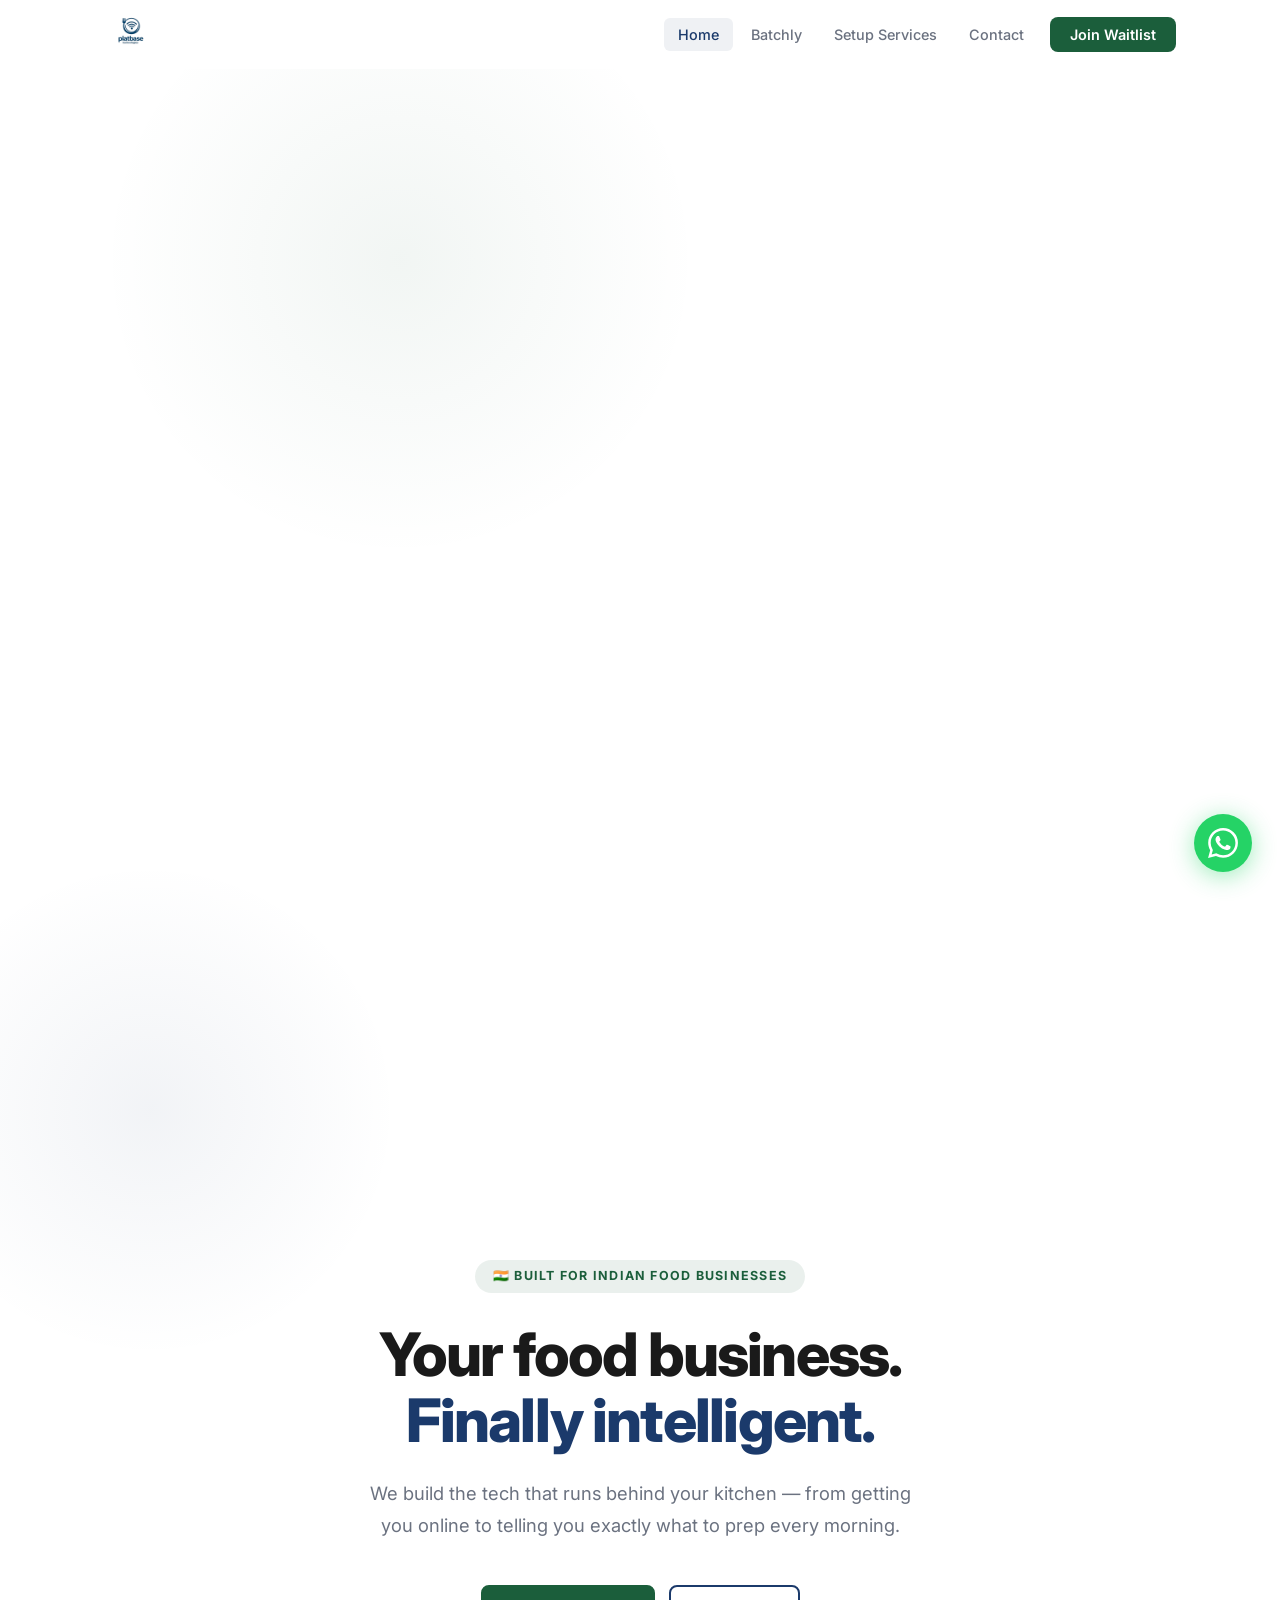
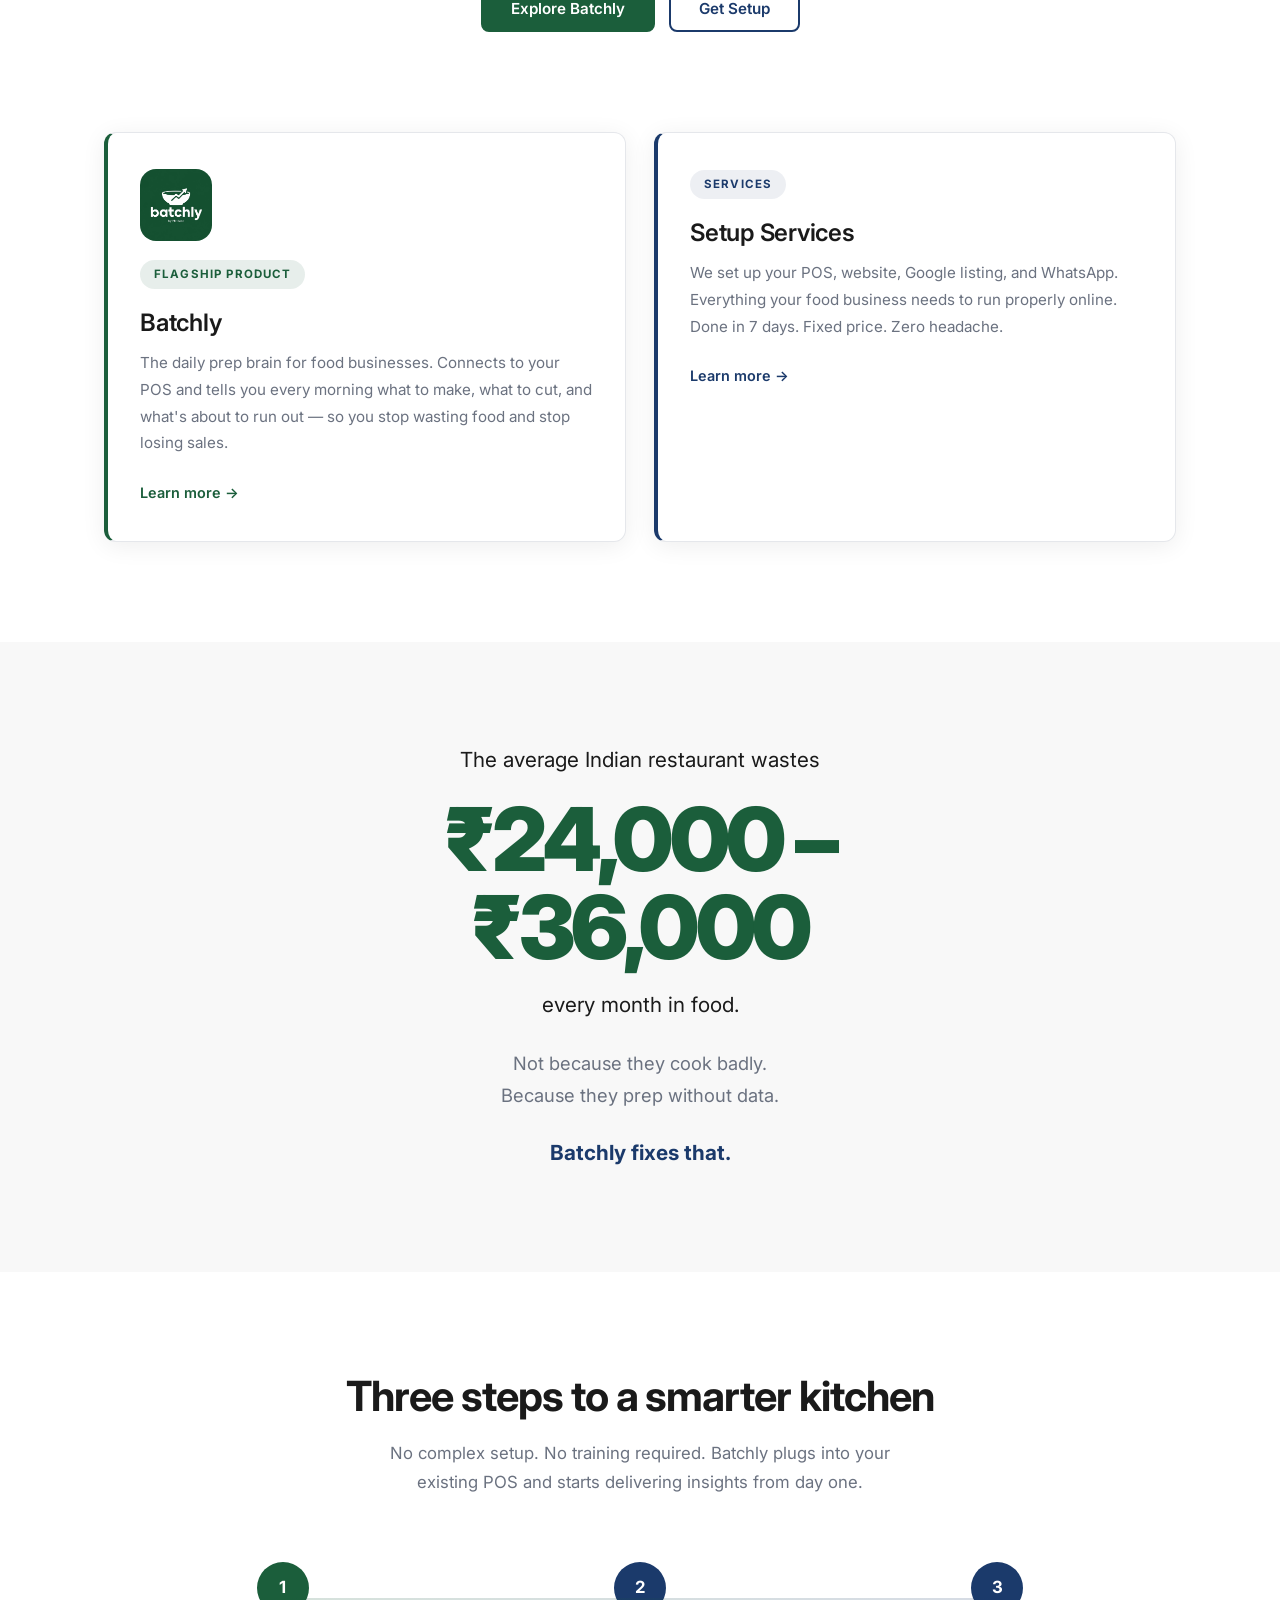
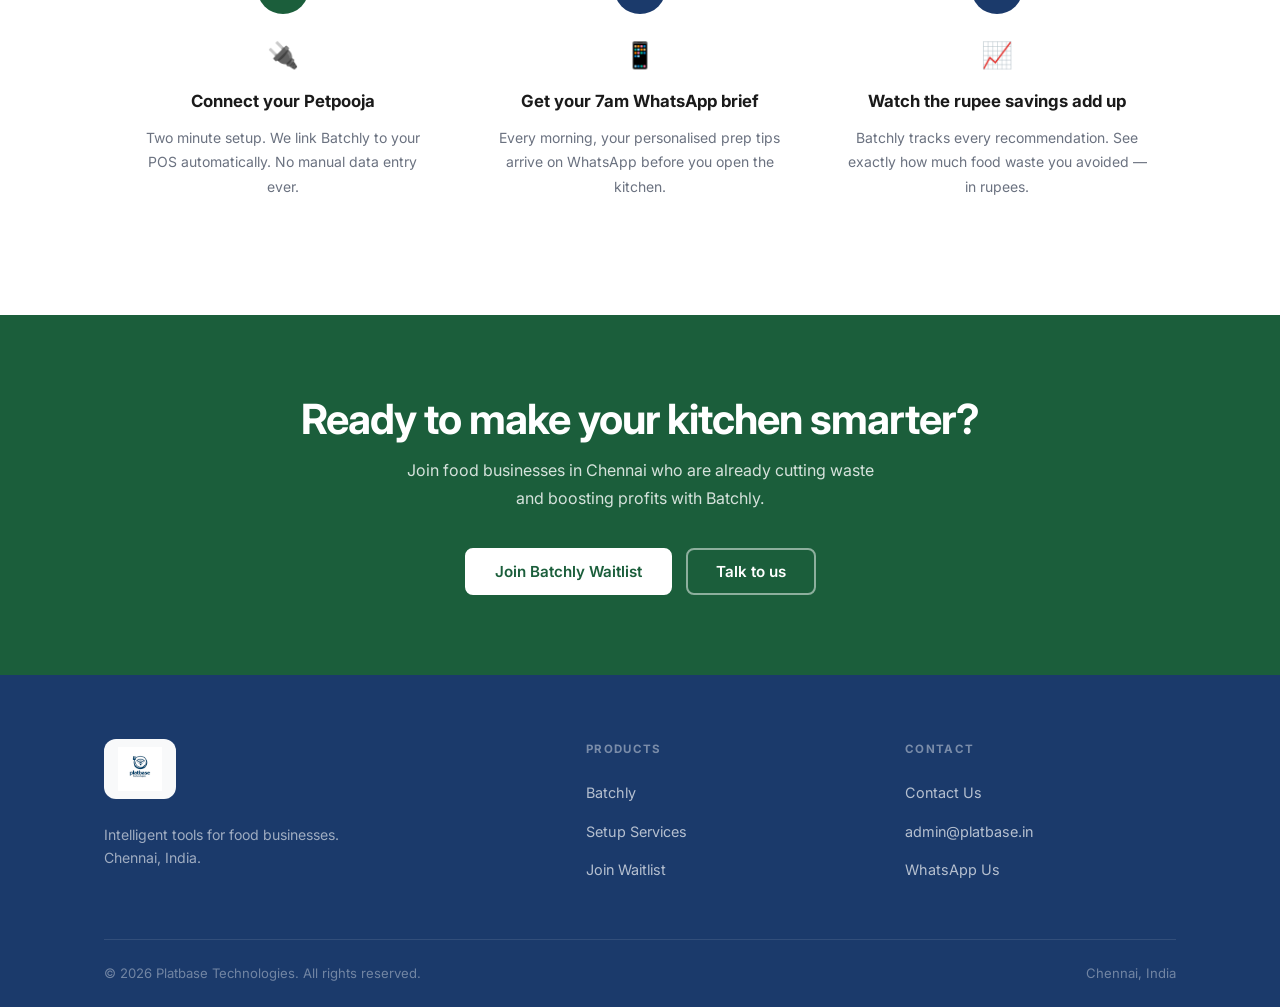
==== index.html @ 6daafc84 "Initial commit: Platbase Technologies website with logos and Vercel config" ====
<!DOCTYPE html>
<html lang="en">
<head>
  <meta charset="UTF-8" />
  <meta name="viewport" content="width=device-width, initial-scale=1.0" />
  <title>Platbase Technologies — Intelligent Tools for Food Businesses</title>
  <meta name="description" content="Platbase Technologies builds intelligent tools for food businesses in India. Batchly gives you daily prep tips from your POS data. Setup Services gets you online in 7 days." />
  <meta name="keywords" content="food tech, restaurant technology, POS, daily prep, Batchly, Chennai, India" />
  <meta property="og:title" content="Platbase Technologies" />
  <meta property="og:description" content="Your food business. Finally intelligent." />
  <meta property="og:type" content="website" />
  <meta name="theme-color" content="#1B3A6B" />
  <link rel="icon" type="image/png" href="assets/platbase-logo.png" />
  <link rel="preconnect" href="https://fonts.googleapis.com" />
  <link rel="preconnect" href="https://fonts.gstatic.com" crossorigin />
  <link href="https://fonts.googleapis.com/css2?family=Inter:wght@400;500;600;700;800;900&display=swap" rel="stylesheet" />
  <link rel="stylesheet" href="styles.css" />
</head>
<body>

<!-- ── Navbar ─────────────────────────────────────────────────── -->
<nav class="navbar">
  <div class="container">
    <div class="navbar-inner">
      <a href="index.html" class="navbar-logo"><img src="assets/platbase-logo.png" alt="Platbase Technologies" class="navbar-logo-img" /></a>
      <ul class="navbar-links">
        <li><a href="index.html">Home</a></li>
        <li><a href="batchly.html">Batchly</a></li>
        <li><a href="setup.html">Setup Services</a></li>
        <li><a href="contact.html">Contact</a></li>
        <li><a href="batchly.html#waitlist" class="navbar-cta">Join Waitlist</a></li>
      </ul>
      <button class="hamburger" aria-label="Open menu">
        <span></span><span></span><span></span>
      </button>
    </div>
  </div>
</nav>

<div class="mobile-menu">
  <ul>
    <li><a href="index.html">Home</a></li>
    <li><a href="batchly.html">Batchly</a></li>
    <li><a href="setup.html">Setup Services</a></li>
    <li><a href="contact.html">Contact</a></li>
  </ul>
  <a href="batchly.html#waitlist" class="mobile-cta">Join Waitlist — Free Early Access</a>
</div>


<!-- ── HERO ───────────────────────────────────────────────────── -->
<section class="hero">
  <div class="hero-dot-pattern"></div>
  <div class="hero-glow-1"></div>
  <div class="hero-glow-2"></div>

  <span class="hero-eyebrow">🇮🇳 Built for Indian food businesses</span>

  <h1>
    Your food business.<br />
    <span class="line2">Finally intelligent.</span>
  </h1>

  <p class="hero-sub">
    We build the tech that runs behind your kitchen — from getting you online
    to telling you exactly what to prep every morning.
  </p>

  <div class="hero-buttons">
    <a href="batchly.html" class="btn btn-primary">Explore Batchly</a>
    <a href="setup.html"   class="btn btn-secondary">Get Setup</a>
  </div>
</section>


<!-- ── TWO PRODUCT CARDS ──────────────────────────────────────── -->
<section style="padding: 0 0 100px;">
  <div class="container">
    <div class="grid-2">

      <div class="card card-green-accent reveal">
        <img src="assets/batchly-logo.png" alt="Batchly" class="product-card-logo" />
        <div class="tag tag-green">Flagship Product</div>
        <h3>Batchly</h3>
        <p>
          The daily prep brain for food businesses. Connects to your POS and
          tells you every morning what to make, what to cut, and what's about
          to run out — so you stop wasting food and stop losing sales.
        </p>
        <a href="batchly.html" class="card-link">Learn more →</a>
      </div>

      <div class="card card-navy-accent reveal reveal-delay-1">
        <div class="tag">Services</div>
        <h3>Setup Services</h3>
        <p>
          We set up your POS, website, Google listing, and WhatsApp. Everything
          your food business needs to run properly online. Done in 7 days.
          Fixed price. Zero headache.
        </p>
        <a href="setup.html" class="card-link">Learn more →</a>
      </div>

    </div>
  </div>
</section>


<!-- ── STAT SECTION ───────────────────────────────────────────── -->
<section class="stat-section">
  <div class="container">
    <div class="stat-body reveal">
      <p class="stat-pre">The average Indian restaurant wastes</p>
      <span class="stat-number">₹24,000 – ₹36,000</span>
      <p class="stat-pre">every month in food.</p>
      <p class="stat-post">
        Not because they cook badly.<br />
        Because they prep without data.
      </p>
      <p class="stat-coda">Batchly fixes that.</p>
    </div>
  </div>
</section>


<!-- ── HOW IT WORKS ───────────────────────────────────────────── -->
<section>
  <div class="container">
    <div class="section-header reveal">
      <h2>Three steps to a smarter kitchen</h2>
      <p>No complex setup. No training required. Batchly plugs into your existing POS and starts delivering insights from day one.</p>
    </div>

    <div class="steps-container">

      <div class="step reveal">
        <div class="step-num">1</div>
        <div class="step-icon">🔌</div>
        <h4>Connect your Petpooja</h4>
        <p>Two minute setup. We link Batchly to your POS automatically. No manual data entry ever.</p>
      </div>

      <div class="step reveal reveal-delay-1">
        <div class="step-num">2</div>
        <div class="step-icon">📱</div>
        <h4>Get your 7am WhatsApp brief</h4>
        <p>Every morning, your personalised prep tips arrive on WhatsApp before you open the kitchen.</p>
      </div>

      <div class="step reveal reveal-delay-2">
        <div class="step-num">3</div>
        <div class="step-icon">📈</div>
        <h4>Watch the rupee savings add up</h4>
        <p>Batchly tracks every recommendation. See exactly how much food waste you avoided — in rupees.</p>
      </div>

    </div>
  </div>
</section>


<!-- ── CTA BANNER ─────────────────────────────────────────────── -->
<section class="section-green" style="padding: 80px 0;">
  <div class="container text-center reveal">
    <h2 style="color:white; margin-bottom: 12px;">Ready to make your kitchen smarter?</h2>
    <p style="max-width:480px; margin: 0 auto 36px;">
      Join food businesses in Chennai who are already cutting waste and boosting profits with Batchly.
    </p>
    <div class="hero-buttons">
      <a href="batchly.html#waitlist" class="btn btn-white">Join Batchly Waitlist</a>
      <a href="contact.html"          class="btn btn-outline-white">Talk to us</a>
    </div>
  </div>
</section>


<!-- ── FOOTER ─────────────────────────────────────────────────── -->
<footer class="footer">
  <div class="container">
    <div class="footer-grid">

      <div class="footer-brand">
        <div class="footer-logo-wrap"><img src="assets/platbase-logo.png" alt="Platbase Technologies" class="footer-logo-img" /></div>
        <p class="footer-brand-tagline">
          Intelligent tools for food businesses.<br />
          Chennai, India.
        </p>
      </div>

      <div class="footer-col">
        <p class="footer-col-title">Products</p>
        <ul>
          <li><a href="batchly.html">Batchly</a></li>
          <li><a href="setup.html">Setup Services</a></li>
          <li><a href="batchly.html#waitlist">Join Waitlist</a></li>
        </ul>
      </div>

      <div class="footer-col">
        <p class="footer-col-title">Contact</p>
        <ul>
          <li><a href="contact.html">Contact Us</a></li>
          <li><a href="mailto:admin@platbase.in">admin@platbase.in</a></li>
          <li><a href="https://wa.me/919500000000" target="_blank" rel="noopener">WhatsApp Us</a></li>
        </ul>
      </div>

    </div>

    <div class="footer-bottom">
      <p>© 2026 Platbase Technologies. All rights reserved.</p>
      <p>Chennai, India</p>
    </div>
  </div>
</footer>


<!-- ── WhatsApp Float ──────────────────────────────────────────── -->
<a href="https://wa.me/919500000000" class="wa-float" target="_blank" rel="noopener" aria-label="Chat on WhatsApp">
  <svg xmlns="http://www.w3.org/2000/svg" viewBox="0 0 24 24">
    <path d="M17.472 14.382c-.297-.149-1.758-.867-2.03-.967-.273-.099-.471-.148-.67.15-.197.297-.767.966-.94 1.164-.173.199-.347.223-.644.075-.297-.15-1.255-.463-2.39-1.475-.883-.788-1.48-1.761-1.653-2.059-.173-.297-.018-.458.13-.606.134-.133.298-.347.446-.52.149-.174.198-.298.298-.497.099-.198.05-.371-.025-.52-.075-.149-.669-1.612-.916-2.207-.242-.579-.487-.5-.669-.51-.173-.008-.371-.01-.57-.01-.198 0-.52.074-.792.372-.272.297-1.04 1.016-1.04 2.479 0 1.462 1.065 2.875 1.213 3.074.149.198 2.096 3.2 5.077 4.487.709.306 1.262.489 1.694.625.712.227 1.36.195 1.871.118.571-.085 1.758-.719 2.006-1.413.248-.694.248-1.289.173-1.413-.074-.124-.272-.198-.57-.347m-5.421 7.403h-.004a9.87 9.87 0 01-5.031-1.378l-.361-.214-3.741.982.998-3.648-.235-.374a9.86 9.86 0 01-1.51-5.26c.001-5.45 4.436-9.884 9.888-9.884 2.64 0 5.122 1.03 6.988 2.898a9.825 9.825 0 012.893 6.994c-.003 5.45-4.437 9.884-9.885 9.884m8.413-18.297A11.815 11.815 0 0012.05 0C5.495 0 .16 5.335.157 11.892c0 2.096.547 4.142 1.588 5.945L.057 24l6.305-1.654a11.882 11.882 0 005.683 1.448h.005c6.554 0 11.89-5.335 11.893-11.893a11.821 11.821 0 00-3.48-8.413z"/>
  </svg>
</a>

<script src="script.js"></script>
</body>
</html>
---- styles.css ----
/* =============================================================
   PLATBASE TECHNOLOGIES — MASTER STYLESHEET
   Design: Navy #1B3A6B / Forest Green #1B5E3B / White
   Inspired by Linear · Stripe · Razorpay
   ============================================================= */

/* ── Design Tokens ───────────────────────────────────────────── */
:root {
  --navy:         #1B3A6B;
  --navy-dark:    #142d54;
  --navy-light:   #2a5298;
  --green:        #1B5E3B;
  --green-dark:   #144d2f;
  --green-mid:    #236b43;
  --white:        #FFFFFF;
  --text:         #1A1A1A;
  --text-muted:   #6B7280;
  --text-light:   #9CA3AF;
  --gray-bg:      #F8F8F8;
  --gray-border:  #E5E7EB;
  --radius:       12px;
  --radius-sm:    8px;
  --radius-xs:    6px;
  --shadow:       0 4px 24px rgba(0,0,0,0.07);
  --shadow-md:    0 8px 40px rgba(0,0,0,0.10);
  --shadow-lg:    0 16px 60px rgba(0,0,0,0.12);
  --transition:   0.22s cubic-bezier(0.4, 0, 0.2, 1);
  --font:         'Inter', -apple-system, BlinkMacSystemFont, 'Segoe UI', sans-serif;
}

/* ── Reset & Base ────────────────────────────────────────────── */
*, *::before, *::after { box-sizing: border-box; margin: 0; padding: 0; }

html { scroll-behavior: smooth; font-size: 16px; }

body {
  font-family: var(--font);
  color: var(--text);
  background: var(--white);
  line-height: 1.65;
  -webkit-font-smoothing: antialiased;
  -moz-osx-font-smoothing: grayscale;
  overflow-x: hidden;
}

a { text-decoration: none; color: inherit; }
img { max-width: 100%; display: block; }
ul { list-style: none; }
button { font-family: var(--font); }

/* ── Typography ─────────────────────────────────────────────── */
h1 {
  font-size: clamp(2.2rem, 5.5vw, 3.75rem);
  font-weight: 800;
  line-height: 1.1;
  letter-spacing: -0.03em;
  color: var(--text);
}
h2 {
  font-size: clamp(1.75rem, 3.5vw, 2.6rem);
  font-weight: 700;
  line-height: 1.18;
  letter-spacing: -0.025em;
  color: var(--text);
}
h3 {
  font-size: clamp(1.2rem, 2vw, 1.5rem);
  font-weight: 600;
  line-height: 1.3;
  letter-spacing: -0.01em;
}
h4 { font-size: 1.1rem; font-weight: 600; }
p { color: var(--text-muted); line-height: 1.75; }

/* ── Layout ──────────────────────────────────────────────────── */
.container {
  max-width: 1120px;
  margin: 0 auto;
  padding: 0 24px;
}

section { padding: 100px 0; }

.section-gray  { background: var(--gray-bg); }
.section-navy  { background: var(--navy); }
.section-green { background: var(--green); }

.section-navy h1,
.section-navy h2,
.section-navy h3,
.section-navy h4 { color: var(--white); }
.section-navy p   { color: rgba(255,255,255,0.72); }

.section-green h1,
.section-green h2,
.section-green h3 { color: var(--white); }
.section-green p   { color: rgba(255,255,255,0.82); }

.section-header { text-align: center; margin-bottom: 64px; }
.section-header p {
  font-size: 1.05rem;
  max-width: 540px;
  margin: 18px auto 0;
}

/* ── Badges / Tags ───────────────────────────────────────────── */
.tag {
  display: inline-block;
  padding: 5px 14px;
  background: rgba(27, 58, 107, 0.08);
  color: var(--navy);
  border-radius: 100px;
  font-size: 0.72rem;
  font-weight: 700;
  letter-spacing: 0.10em;
  text-transform: uppercase;
  margin-bottom: 18px;
}
.tag-green {
  background: rgba(27, 94, 59, 0.1);
  color: var(--green);
}

/* ── Buttons ────────────────────────────────────────────────── */
.btn {
  display: inline-flex;
  align-items: center;
  justify-content: center;
  gap: 8px;
  padding: 14px 28px;
  border-radius: var(--radius-sm);
  font-size: 0.95rem;
  font-weight: 600;
  cursor: pointer;
  border: 2px solid transparent;
  transition: all var(--transition);
  white-space: nowrap;
  line-height: 1;
}

.btn-primary {
  background: var(--green);
  color: var(--white);
  border-color: var(--green);
}
.btn-primary:hover {
  background: var(--green-dark);
  border-color: var(--green-dark);
  transform: translateY(-2px);
  box-shadow: 0 8px 28px rgba(27, 94, 59, 0.32);
}

.btn-secondary {
  background: transparent;
  color: var(--navy);
  border-color: var(--navy);
}
.btn-secondary:hover {
  background: var(--navy);
  color: var(--white);
  transform: translateY(-2px);
  box-shadow: 0 8px 28px rgba(27, 58, 107, 0.22);
}

.btn-white {
  background: var(--white);
  color: var(--green);
  border-color: var(--white);
}
.btn-white:hover {
  background: #f0faf4;
  transform: translateY(-2px);
}

.btn-outline-white {
  background: transparent;
  color: var(--white);
  border-color: rgba(255,255,255,0.5);
}
.btn-outline-white:hover {
  background: rgba(255,255,255,0.1);
  border-color: var(--white);
}

.btn-green-dark {
  background: var(--green-dark);
  color: var(--white);
  border-color: var(--green-dark);
}
.btn-green-dark:hover {
  background: #0f3d22;
  transform: translateY(-2px);
}

/* ── Navbar ──────────────────────────────────────────────────── */
.navbar {
  position: fixed;
  top: 0; left: 0; right: 0;
  z-index: 1000;
  background: rgba(255,255,255,0.96);
  backdrop-filter: blur(16px);
  -webkit-backdrop-filter: blur(16px);
  border-bottom: 1px solid transparent;
  transition: border-color var(--transition), box-shadow var(--transition);
}

.navbar.scrolled {
  border-bottom-color: var(--gray-border);
  box-shadow: 0 2px 20px rgba(0,0,0,0.07);
}

.navbar-inner {
  display: flex;
  align-items: center;
  justify-content: space-between;
  height: 68px;
}

.navbar-logo {
  font-size: 1.15rem;
  font-weight: 800;
  color: var(--navy);
  letter-spacing: -0.03em;
  display: flex;
  align-items: center;
  gap: 0;
}
.navbar-logo .dot { color: var(--green); }

.navbar-links {
  display: flex;
  align-items: center;
  gap: 4px;
}
.navbar-links a {
  padding: 8px 14px;
  font-size: 0.9rem;
  font-weight: 500;
  color: var(--text-muted);
  border-radius: var(--radius-xs);
  transition: color var(--transition), background var(--transition);
}
.navbar-links a:hover,
.navbar-links a.active {
  color: var(--navy);
  background: rgba(27, 58, 107, 0.07);
}

.navbar-cta {
  background: var(--green) !important;
  color: var(--white) !important;
  padding: 9px 20px !important;
  border-radius: var(--radius-sm) !important;
  font-weight: 600 !important;
  margin-left: 8px;
  transition: background var(--transition), transform var(--transition), box-shadow var(--transition) !important;
}
.navbar-cta:hover {
  background: var(--green-dark) !important;
  transform: translateY(-1px) !important;
  box-shadow: 0 4px 16px rgba(27,94,59,0.28) !important;
}

/* Hamburger */
.hamburger {
  display: none;
  flex-direction: column;
  justify-content: center;
  gap: 5px;
  width: 40px; height: 40px;
  cursor: pointer;
  border: none;
  background: none;
  padding: 4px;
}
.hamburger span {
  display: block;
  width: 22px; height: 2px;
  background: var(--text);
  border-radius: 2px;
  transition: all var(--transition);
}
.hamburger.open span:nth-child(1) { transform: rotate(45deg) translate(5px, 5px); }
.hamburger.open span:nth-child(2) { opacity: 0; transform: scaleX(0); }
.hamburger.open span:nth-child(3) { transform: rotate(-45deg) translate(5px, -5px); }

/* Mobile Menu */
.mobile-menu {
  display: none;
  position: fixed;
  top: 68px; left: 0; right: 0;
  background: var(--white);
  padding: 12px 20px 24px;
  border-bottom: 1px solid var(--gray-border);
  box-shadow: 0 8px 32px rgba(0,0,0,0.08);
  z-index: 990;
  animation: slideDown 0.2s ease;
}
.mobile-menu.open { display: block; }
.mobile-menu ul { display: flex; flex-direction: column; gap: 2px; }
.mobile-menu ul a {
  display: block;
  padding: 12px 16px;
  font-size: 0.95rem;
  font-weight: 500;
  color: var(--text);
  border-radius: var(--radius-sm);
  transition: background var(--transition);
}
.mobile-menu ul a:hover { background: var(--gray-bg); }
.mobile-menu .mobile-cta {
  display: block;
  margin-top: 12px;
  background: var(--green);
  color: var(--white);
  text-align: center;
  padding: 14px;
  border-radius: var(--radius-sm);
  font-weight: 600;
  font-size: 0.95rem;
  transition: background var(--transition);
}
.mobile-menu .mobile-cta:hover { background: var(--green-dark); }

@keyframes slideDown {
  from { opacity: 0; transform: translateY(-8px); }
  to   { opacity: 1; transform: translateY(0); }
}

/* ── Hero — Homepage ─────────────────────────────────────────── */
.hero {
  padding-top: 160px;
  padding-bottom: 100px;
  text-align: center;
  position: relative;
  overflow: hidden;
  background: var(--white);
}

.hero-dot-pattern {
  position: absolute;
  inset: 0;
  background-image: radial-gradient(circle at 1px 1px, rgba(27,58,107,0.09) 1px, transparent 0);
  background-size: 28px 28px;
  pointer-events: none;
  z-index: 0;
}
.hero-glow-1 {
  position: absolute;
  width: 600px; height: 600px;
  border-radius: 50%;
  background: radial-gradient(circle, rgba(27,94,59,0.06) 0%, transparent 70%);
  top: -200px; right: -100px;
  pointer-events: none;
  z-index: 0;
}
.hero-glow-2 {
  position: absolute;
  width: 500px; height: 500px;
  border-radius: 50%;
  background: radial-gradient(circle, rgba(27,58,107,0.06) 0%, transparent 70%);
  bottom: -100px; left: -100px;
  pointer-events: none;
  z-index: 0;
}
.hero > * { position: relative; z-index: 1; }

.hero-eyebrow {
  display: inline-block;
  padding: 6px 18px;
  background: rgba(27,94,59,0.09);
  color: var(--green);
  border-radius: 100px;
  font-size: 0.78rem;
  font-weight: 700;
  letter-spacing: 0.1em;
  text-transform: uppercase;
  margin-bottom: 28px;
}

.hero h1 { max-width: 820px; margin: 0 auto 24px; }
.hero h1 .line2 { color: var(--navy); }

.hero-sub {
  font-size: 1.15rem;
  max-width: 560px;
  margin: 0 auto 44px;
  color: var(--text-muted);
  line-height: 1.75;
}

.hero-buttons {
  display: flex;
  gap: 14px;
  justify-content: center;
  flex-wrap: wrap;
}

/* ── Product Hero (Batchly / Setup pages) ────────────────────── */
.product-hero {
  padding-top: 148px;
  padding-bottom: 88px;
  text-align: center;
  position: relative;
  overflow: hidden;
}
.product-hero-green {
  background: linear-gradient(160deg,
    rgba(27,94,59,0.06) 0%,
    rgba(255,255,255,1) 55%);
}
.product-hero-navy {
  background: linear-gradient(160deg,
    rgba(27,58,107,0.05) 0%,
    rgba(255,255,255,1) 55%);
}
.product-hero h1 { max-width: 740px; margin: 0 auto 22px; }
.product-hero .hero-sub { margin-bottom: 40px; }
.product-hero-badge {
  display: inline-flex;
  align-items: center;
  gap: 10px;
  padding: 10px 22px;
  background: rgba(27,94,59,0.07);
  border: 1px solid rgba(27,94,59,0.15);
  border-radius: 100px;
  font-size: 0.82rem;
  font-weight: 600;
  color: var(--green);
  margin-bottom: 28px;
}

/* ── Cards ───────────────────────────────────────────────────── */
.card {
  background: var(--white);
  border-radius: var(--radius);
  padding: 36px 32px;
  box-shadow: var(--shadow);
  border: 1px solid var(--gray-border);
  transition: transform var(--transition), box-shadow var(--transition);
}
.card:hover {
  transform: translateY(-5px);
  box-shadow: var(--shadow-md);
}

.card-green-accent { border-left: 4px solid var(--green); }
.card-navy-accent  { border-left: 4px solid var(--navy); }

.card-link {
  display: inline-flex;
  align-items: center;
  gap: 6px;
  color: var(--green);
  font-weight: 600;
  font-size: 0.9rem;
  margin-top: 24px;
  transition: gap var(--transition), color var(--transition);
}
.card-link:hover { gap: 10px; color: var(--green-dark); }
.card-navy-accent .card-link { color: var(--navy); }
.card-navy-accent .card-link:hover { color: var(--navy-dark); }

.card h3 { margin-bottom: 12px; }
.card p  { font-size: 0.95rem; }

/* ── Two / Three column layouts ──────────────────────────────── */
.grid-2 {
  display: grid;
  grid-template-columns: 1fr 1fr;
  gap: 28px;
}
.grid-3 {
  display: grid;
  grid-template-columns: repeat(3, 1fr);
  gap: 24px;
}

/* ── Stat Section ────────────────────────────────────────────── */
.stat-section {
  background: var(--gray-bg);
  text-align: center;
}
.stat-body {
  max-width: 620px;
  margin: 0 auto;
}
.stat-pre {
  font-size: clamp(1.1rem, 2vw, 1.3rem);
  color: var(--text);
  font-weight: 400;
  margin-bottom: 8px;
}
.stat-number {
  font-size: clamp(3rem, 7vw, 5.5rem);
  font-weight: 900;
  color: var(--green);
  letter-spacing: -0.04em;
  line-height: 1;
  display: block;
  margin: 16px 0;
}
.stat-post {
  font-size: clamp(1rem, 1.8vw, 1.15rem);
  color: var(--text-muted);
  line-height: 1.75;
  margin-top: 24px;
}
.stat-coda {
  font-size: clamp(1.1rem, 2vw, 1.3rem);
  font-weight: 700;
  color: var(--navy);
  margin-top: 24px;
}

/* ── Steps ───────────────────────────────────────────────────── */
.steps-container {
  display: grid;
  grid-template-columns: repeat(3, 1fr);
  gap: 0;
  position: relative;
}
.steps-container::after {
  content: '';
  position: absolute;
  top: 36px;
  left: 16.67%;
  right: 16.67%;
  height: 2px;
  background: linear-gradient(to right, var(--green), var(--navy));
  opacity: 0.18;
  pointer-events: none;
}
.step {
  text-align: center;
  padding: 0 28px 16px;
}
.step-num {
  width: 52px; height: 52px;
  border-radius: 50%;
  background: var(--navy);
  color: var(--white);
  font-size: 1.05rem;
  font-weight: 700;
  display: flex;
  align-items: center;
  justify-content: center;
  margin: 0 auto 20px;
  position: relative;
  z-index: 1;
}
.step:first-child .step-num { background: var(--green); }
.step-icon { font-size: 1.6rem; margin-bottom: 12px; }
.step h4 {
  font-size: 1.05rem;
  font-weight: 700;
  margin-bottom: 10px;
  color: var(--text);
}
.step p { font-size: 0.875rem; }

/* ── Quote Cards ─────────────────────────────────────────────── */
.quote-card {
  background: var(--white);
  border-radius: var(--radius);
  padding: 32px 28px 24px;
  box-shadow: var(--shadow);
  border: 1px solid var(--gray-border);
  position: relative;
  transition: transform var(--transition), box-shadow var(--transition);
}
.quote-card:hover {
  transform: translateY(-4px);
  box-shadow: var(--shadow-md);
}
.quote-mark {
  font-size: 4rem;
  color: rgba(27,94,59,0.15);
  font-family: Georgia, serif;
  line-height: 0.8;
  margin-bottom: 12px;
  display: block;
}
.quote-card blockquote {
  font-size: 1rem;
  font-style: italic;
  color: var(--text);
  line-height: 1.65;
  font-weight: 400;
}

/* ── WhatsApp Phone Preview ──────────────────────────────────── */
.wa-preview-wrap {
  display: flex;
  align-items: center;
  gap: 64px;
}
.wa-phone {
  flex-shrink: 0;
  width: 290px;
  background: #E2DDD5;
  border-radius: 24px;
  overflow: hidden;
  box-shadow: var(--shadow-lg);
}
.wa-phone-header {
  background: #128C7E;
  padding: 14px 16px;
  display: flex;
  align-items: center;
  gap: 12px;
}
.wa-back-icon {
  color: rgba(255,255,255,0.85);
  font-size: 1.1rem;
}
.wa-avatar-circle {
  width: 40px; height: 40px;
  background: #075E54;
  border-radius: 50%;
  display: flex;
  align-items: center;
  justify-content: center;
  font-size: 1.2rem;
  flex-shrink: 0;
}
.wa-contact-info { flex: 1; }
.wa-contact-name {
  color: var(--white);
  font-size: 0.9rem;
  font-weight: 600;
  line-height: 1.2;
}
.wa-contact-status {
  color: rgba(255,255,255,0.72);
  font-size: 0.72rem;
}
.wa-time-header {
  text-align: center;
  padding: 12px 0 4px;
  font-size: 0.7rem;
  color: rgba(0,0,0,0.4);
}
.wa-messages { padding: 4px 12px 20px; }
.wa-bubble {
  background: #DCF8C6;
  border-radius: 12px 12px 4px 12px;
  padding: 12px 14px 8px;
  font-size: 0.78rem;
  line-height: 1.55;
  color: #111;
  box-shadow: 0 1px 3px rgba(0,0,0,0.1);
  max-width: 95%;
  margin-left: auto;
}
.wa-bubble-time {
  font-size: 0.65rem;
  color: rgba(0,0,0,0.38);
  text-align: right;
  margin-top: 6px;
}
.wa-preview-text { flex: 1; }
.wa-preview-text h3 { margin-bottom: 16px; }
.wa-preview-text ul {
  margin: 20px 0;
  display: flex;
  flex-direction: column;
  gap: 12px;
}
.wa-preview-text ul li {
  display: flex;
  align-items: flex-start;
  gap: 10px;
  font-size: 0.9rem;
  color: var(--text-muted);
}
.wa-check {
  width: 20px; height: 20px;
  background: rgba(27,94,59,0.1);
  border-radius: 50%;
  display: flex;
  align-items: center;
  justify-content: center;
  color: var(--green);
  font-size: 0.7rem;
  font-weight: 700;
  flex-shrink: 0;
  margin-top: 1px;
}

/* ── Pricing ─────────────────────────────────────────────────── */
.pricing-grid {
  display: grid;
  grid-template-columns: repeat(3, 1fr);
  gap: 24px;
  align-items: stretch;
}
.pricing-card {
  background: var(--white);
  border: 2px solid var(--gray-border);
  border-radius: var(--radius);
  padding: 36px 28px;
  position: relative;
  display: flex;
  flex-direction: column;
  transition: transform var(--transition), box-shadow var(--transition);
}
.pricing-card:hover { transform: translateY(-5px); box-shadow: var(--shadow-md); }
.pricing-card.featured {
  border-color: var(--green);
  box-shadow: 0 8px 48px rgba(27,94,59,0.16);
}
.pricing-popular {
  position: absolute;
  top: -16px;
  left: 50%;
  transform: translateX(-50%);
  background: var(--green);
  color: var(--white);
  font-size: 0.68rem;
  font-weight: 700;
  letter-spacing: 0.1em;
  text-transform: uppercase;
  padding: 5px 16px;
  border-radius: 100px;
  white-space: nowrap;
}
.pricing-tier {
  font-size: 0.72rem;
  font-weight: 700;
  letter-spacing: 0.12em;
  text-transform: uppercase;
  color: var(--text-muted);
  margin-bottom: 12px;
}
.pricing-price {
  font-size: 2.6rem;
  font-weight: 900;
  color: var(--text);
  letter-spacing: -0.04em;
  line-height: 1;
  margin-bottom: 4px;
}
.pricing-price .period {
  font-size: 0.95rem;
  font-weight: 400;
  color: var(--text-muted);
}
.pricing-tagline {
  font-size: 0.82rem;
  color: var(--text-muted);
  margin-bottom: 24px;
  padding-bottom: 24px;
  border-bottom: 1px solid var(--gray-border);
  min-height: 40px;
}
.pricing-features {
  flex: 1;
  margin-bottom: 28px;
  display: flex;
  flex-direction: column;
  gap: 11px;
}
.pricing-features li {
  display: flex;
  align-items: flex-start;
  gap: 10px;
  font-size: 0.875rem;
  color: var(--text);
}
.pricing-features li .check {
  color: var(--green);
  font-weight: 700;
  flex-shrink: 0;
  margin-top: 1px;
}
.pricing-features .add-on {
  color: var(--text-muted);
  font-size: 0.8rem;
  font-style: italic;
}
.pricing-card .btn { width: 100%; justify-content: center; margin-top: auto; }

/* ── Integrations ────────────────────────────────────────────── */
.integrations {
  display: flex;
  gap: 20px;
  justify-content: center;
  flex-wrap: wrap;
  margin-top: 48px;
}
.integration-badge {
  display: flex;
  align-items: center;
  gap: 14px;
  padding: 18px 32px;
  background: var(--white);
  border: 1.5px solid var(--gray-border);
  border-radius: var(--radius);
  transition: transform var(--transition), box-shadow var(--transition), border-color var(--transition);
  cursor: default;
}
.integration-badge:hover {
  transform: translateY(-3px);
  box-shadow: var(--shadow);
  border-color: #d0d0d0;
}
.integration-icon {
  width: 44px; height: 44px;
  border-radius: 10px;
  background: var(--gray-bg);
  display: flex;
  align-items: center;
  justify-content: center;
  font-size: 1.4rem;
}
.integration-label { font-size: 0.9rem; font-weight: 600; color: var(--text); }
.integration-sublabel { font-size: 0.75rem; color: var(--text-muted); margin-top: 2px; }

/* ── Waitlist / CTA form section ─────────────────────────────── */
.waitlist-section {
  background: var(--green);
}
.waitlist-inner {
  display: grid;
  grid-template-columns: 1fr 1fr;
  gap: 64px;
  align-items: center;
}
.waitlist-copy h2 { color: var(--white); }
.waitlist-copy p { color: rgba(255,255,255,0.82); font-size: 1.02rem; margin-top: 16px; }

/* ── Services Grid ───────────────────────────────────────────── */
.services-grid {
  display: grid;
  grid-template-columns: repeat(5, 1fr);
  gap: 20px;
}
.service-card {
  background: var(--white);
  border-radius: var(--radius);
  padding: 28px 20px;
  text-align: center;
  border: 1.5px solid var(--gray-border);
  transition: transform var(--transition), box-shadow var(--transition), border-color var(--transition);
}
.service-card:hover {
  transform: translateY(-5px);
  box-shadow: var(--shadow-md);
  border-color: var(--green);
}
.service-icon {
  width: 54px; height: 54px;
  border-radius: 14px;
  background: rgba(27,58,107,0.07);
  display: flex;
  align-items: center;
  justify-content: center;
  margin: 0 auto 18px;
  font-size: 1.5rem;
}
.service-card h4 {
  font-size: 0.95rem;
  font-weight: 700;
  color: var(--text);
  margin-bottom: 10px;
}
.service-card p { font-size: 0.82rem; line-height: 1.6; }

/* ── Pricing (Setup page) ────────────────────────────────────── */
.setup-pricing-grid {
  display: grid;
  grid-template-columns: 1fr 1fr;
  gap: 28px;
  max-width: 720px;
  margin: 0 auto;
}
.setup-price-card {
  background: var(--white);
  border: 2px solid var(--gray-border);
  border-radius: var(--radius);
  padding: 36px 32px;
  text-align: center;
  transition: transform var(--transition), box-shadow var(--transition);
}
.setup-price-card:hover {
  transform: translateY(-5px);
  box-shadow: var(--shadow-md);
}
.setup-price-card.featured { border-color: var(--navy); }
.setup-price-label {
  font-size: 0.75rem;
  font-weight: 700;
  letter-spacing: 0.1em;
  text-transform: uppercase;
  color: var(--text-muted);
  margin-bottom: 12px;
}
.setup-price-amount {
  font-size: 2.8rem;
  font-weight: 900;
  letter-spacing: -0.04em;
  color: var(--text);
  line-height: 1;
}
.setup-price-amount span { font-size: 1rem; font-weight: 500; color: var(--text-muted); }
.setup-price-sub {
  font-size: 0.85rem;
  color: var(--text-muted);
  margin-top: 8px;
}

/* ── Timeline ────────────────────────────────────────────────── */
.timeline {
  display: flex;
  position: relative;
  padding-top: 0;
}
.timeline::before {
  content: '';
  position: absolute;
  top: 28px;
  left: 40px;
  right: 40px;
  height: 2px;
  background: linear-gradient(to right, var(--green), var(--navy));
  z-index: 0;
}
.timeline-item {
  flex: 1;
  display: flex;
  flex-direction: column;
  align-items: center;
  text-align: center;
  padding: 0 8px;
  position: relative;
  z-index: 1;
}
.timeline-dot {
  width: 18px; height: 18px;
  background: var(--navy);
  border: 3px solid var(--white);
  border-radius: 50%;
  box-shadow: 0 0 0 2px var(--navy);
  margin-bottom: 20px;
  flex-shrink: 0;
}
.timeline-item:first-child .timeline-dot { background: var(--green); box-shadow: 0 0 0 2px var(--green); }
.timeline-item:last-child  .timeline-dot { background: var(--green); box-shadow: 0 0 0 2px var(--green); }
.timeline-day {
  font-size: 0.72rem;
  font-weight: 700;
  letter-spacing: 0.1em;
  text-transform: uppercase;
  color: var(--green);
  margin-bottom: 6px;
}
.timeline-item h4 { font-size: 0.9rem; margin-bottom: 6px; }
.timeline-item p  { font-size: 0.78rem; line-height: 1.5; }

/* ── Forms ───────────────────────────────────────────────────── */
.form-group { margin-bottom: 18px; }
.form-label {
  display: block;
  font-size: 0.875rem;
  font-weight: 500;
  color: var(--text);
  margin-bottom: 7px;
}
.form-control {
  width: 100%;
  padding: 12px 16px;
  border: 1.5px solid var(--gray-border);
  border-radius: var(--radius-sm);
  font-family: var(--font);
  font-size: 0.9rem;
  color: var(--text);
  background: var(--white);
  transition: border-color var(--transition), box-shadow var(--transition);
  outline: none;
  appearance: none;
  -webkit-appearance: none;
}
.form-control:focus {
  border-color: var(--navy);
  box-shadow: 0 0 0 3px rgba(27,58,107,0.1);
}
.form-control::placeholder { color: var(--text-light); }
textarea.form-control { resize: vertical; min-height: 110px; }
select.form-control { cursor: pointer; background-image: url("data:image/svg+xml,%3csvg xmlns='http://www.w3.org/2000/svg' fill='none' viewBox='0 0 20 20'%3e%3cpath stroke='%236B7280' stroke-linecap='round' stroke-linejoin='round' stroke-width='1.5' d='M6 8l4 4 4-4'/%3e%3c/svg%3e"); background-repeat: no-repeat; background-position: right 12px center; background-size: 16px; padding-right: 36px; }

/* Light form variant (on green background) */
.form-control-light {
  border-color: rgba(255,255,255,0.3);
  background: rgba(255,255,255,0.12);
  color: var(--white);
}
.form-control-light::placeholder { color: rgba(255,255,255,0.55); }
.form-control-light:focus {
  border-color: rgba(255,255,255,0.8);
  box-shadow: 0 0 0 3px rgba(255,255,255,0.15);
  background: rgba(255,255,255,0.18);
}
.form-label-light { color: rgba(255,255,255,0.9); }

.form-success {
  background: rgba(27,94,59,0.08);
  border: 1.5px solid rgba(27,94,59,0.2);
  border-radius: var(--radius-sm);
  padding: 24px;
  text-align: center;
  color: var(--green);
  font-weight: 500;
  display: none;
  font-size: 0.95rem;
  line-height: 1.6;
}
.form-success.show { display: block; }
.form-success-icon { font-size: 2rem; margin-bottom: 10px; }

/* ── Contact Page ────────────────────────────────────────────── */
.contact-layout {
  display: grid;
  grid-template-columns: 1fr 1.5fr;
  gap: 64px;
  align-items: start;
}
.contact-info-item {
  display: flex;
  align-items: center;
  gap: 16px;
  padding: 20px 22px;
  background: var(--gray-bg);
  border-radius: var(--radius);
  margin-bottom: 16px;
  transition: transform var(--transition), box-shadow var(--transition);
}
.contact-info-item:hover {
  transform: translateX(4px);
  box-shadow: var(--shadow);
}
.contact-icon {
  width: 46px; height: 46px;
  border-radius: 12px;
  display: flex;
  align-items: center;
  justify-content: center;
  font-size: 1.3rem;
  flex-shrink: 0;
}
.ci-navy  { background: rgba(27,58,107,0.09); }
.ci-green { background: rgba(27,94,59,0.09); }
.ci-wa    { background: rgba(37,211,102,0.1); }
.contact-info-label { font-size: 0.75rem; font-weight: 600; color: var(--text-muted); text-transform: uppercase; letter-spacing: 0.08em; margin-bottom: 2px; }
.contact-info-value { font-size: 0.95rem; font-weight: 500; color: var(--text); }
.contact-info-value a { color: var(--navy); transition: color var(--transition); }
.contact-info-value a:hover { color: var(--green); }

/* ── Footer ─────────────────────────────────────────────────── */
.footer {
  background: var(--navy);
  color: var(--white);
  padding: 64px 0 0;
}
.footer-grid {
  display: grid;
  grid-template-columns: 1.6fr 1fr 1fr;
  gap: 48px;
  padding-bottom: 56px;
  border-bottom: 1px solid rgba(255,255,255,0.1);
}
.footer-brand-logo {
  font-size: 1.15rem;
  font-weight: 800;
  letter-spacing: -0.03em;
  margin-bottom: 14px;
}
.footer-brand-logo .dot { color: #52d47a; }
.footer-brand-tagline {
  color: rgba(255,255,255,0.58);
  font-size: 0.88rem;
  line-height: 1.65;
}
.footer-col-title {
  font-size: 0.72rem;
  font-weight: 700;
  letter-spacing: 0.12em;
  text-transform: uppercase;
  color: rgba(255,255,255,0.42);
  margin-bottom: 20px;
}
.footer-col ul { display: flex; flex-direction: column; gap: 12px; }
.footer-col ul a {
  color: rgba(255,255,255,0.68);
  font-size: 0.9rem;
  transition: color var(--transition);
}
.footer-col ul a:hover { color: var(--white); }
.footer-bottom {
  padding: 22px 0;
  display: flex;
  justify-content: space-between;
  align-items: center;
}
.footer-bottom p {
  color: rgba(255,255,255,0.38);
  font-size: 0.82rem;
}

/* ── WhatsApp Float ──────────────────────────────────────────── */
.wa-float {
  position: fixed;
  bottom: 28px; right: 28px;
  width: 58px; height: 58px;
  background: #25D366;
  border-radius: 50%;
  display: flex;
  align-items: center;
  justify-content: center;
  box-shadow: 0 4px 24px rgba(37,211,102,0.45);
  z-index: 800;
  transition: transform var(--transition), box-shadow var(--transition);
  animation: waPulse 3.5s ease infinite;
}
.wa-float:hover {
  transform: scale(1.12);
  box-shadow: 0 6px 32px rgba(37,211,102,0.55);
  animation: none;
}
.wa-float svg { width: 30px; height: 30px; fill: white; }

@keyframes waPulse {
  0%, 100% { box-shadow: 0 4px 24px rgba(37,211,102,0.45); }
  50%       { box-shadow: 0 6px 40px rgba(37,211,102,0.65); }
}

/* ── Scroll Animations ───────────────────────────────────────── */
.reveal {
  opacity: 0;
  transform: translateY(22px);
  transition: opacity 0.55s ease, transform 0.55s ease;
}
.reveal.visible {
  opacity: 1;
  transform: translateY(0);
}
.reveal-delay-1 { transition-delay: 0.1s; }
.reveal-delay-2 { transition-delay: 0.18s; }
.reveal-delay-3 { transition-delay: 0.26s; }

/* ── Utility ─────────────────────────────────────────────────── */
.text-center { text-align: center; }
.text-navy   { color: var(--navy); }
.text-green  { color: var(--green); }
.mt-2  { margin-top: 8px; }
.mt-4  { margin-top: 16px; }
.mt-6  { margin-top: 24px; }
.mt-8  { margin-top: 32px; }
.mt-12 { margin-top: 48px; }
.mb-4  { margin-bottom: 16px; }
.mb-6  { margin-bottom: 24px; }
.mb-8  { margin-bottom: 32px; }
.divider {
  height: 1px;
  background: var(--gray-border);
  margin: 32px 0;
}

/* ── Logo images ─────────────────────────────────────────────── */
.navbar-logo-img {
  height: 54px;
  width: auto;
  display: block;
  object-fit: contain;
}
/* Tighten nav height slightly when showing real logo */
.navbar-inner { align-items: center; }

.footer-logo-wrap {
  display: inline-block;
  background: rgba(255,255,255,0.97);
  border-radius: 12px;
  padding: 8px 14px;
  margin-bottom: 16px;
}
.footer-logo-img {
  height: 44px;
  width: auto;
  display: block;
}

.batchly-hero-logo {
  width: 112px;
  height: 112px;
  border-radius: 22px;
  object-fit: cover;
  margin: 0 auto 28px;
  display: block;
  box-shadow: 0 10px 40px rgba(27, 94, 59, 0.25);
}

.product-card-logo {
  width: 72px;
  height: 72px;
  border-radius: 16px;
  object-fit: cover;
  margin-bottom: 18px;
  display: block;
}

/* ── Responsive ──────────────────────────────────────────────── */
@media (max-width: 1024px) {
  .services-grid { grid-template-columns: repeat(3, 1fr); }
  .wa-preview-wrap { flex-direction: column; align-items: center; text-align: center; }
  .wa-preview-text ul li { justify-content: center; }
}

@media (max-width: 900px) {
  .pricing-grid { grid-template-columns: 1fr; max-width: 420px; margin: 0 auto; }
  .waitlist-inner { grid-template-columns: 1fr; gap: 40px; }
}

@media (max-width: 768px) {
  section { padding: 72px 0; }

  .navbar-links { display: none; }
  .hamburger { display: flex; }

  .hero { padding-top: 120px; padding-bottom: 72px; }
  .product-hero { padding-top: 120px; padding-bottom: 64px; }

  .grid-2 { grid-template-columns: 1fr; }
  .grid-3 { grid-template-columns: 1fr; }

  .steps-container { grid-template-columns: 1fr; gap: 32px; }
  .steps-container::after { display: none; }
  .step { padding: 0; }

  .timeline {
    flex-direction: column;
    gap: 0;
    padding-left: 40px;
  }
  .timeline::before {
    top: 9px; bottom: 9px;
    left: 8px; right: auto;
    width: 2px; height: auto;
  }
  .timeline-item {
    flex-direction: row;
    text-align: left;
    align-items: flex-start;
    gap: 20px;
    padding-bottom: 32px;
  }
  .timeline-item:last-child { padding-bottom: 0; }
  .timeline-dot { margin: 0; flex-shrink: 0; position: relative; left: -49px; }
  .timeline-content { margin-left: -20px; }
  .timeline-day, .timeline-item h4, .timeline-item p { text-align: left; }

  .services-grid { grid-template-columns: 1fr 1fr; }
  .setup-pricing-grid { grid-template-columns: 1fr; max-width: 380px; }

  .contact-layout { grid-template-columns: 1fr; gap: 40px; }

  .footer-grid { grid-template-columns: 1fr; gap: 36px; }
  .footer-bottom { flex-direction: column; gap: 6px; text-align: center; }

  .wa-float { bottom: 20px; right: 20px; width: 52px; height: 52px; }
}

@media (max-width: 480px) {
  h1 { font-size: 2rem; }
  .services-grid { grid-template-columns: 1fr; }
}
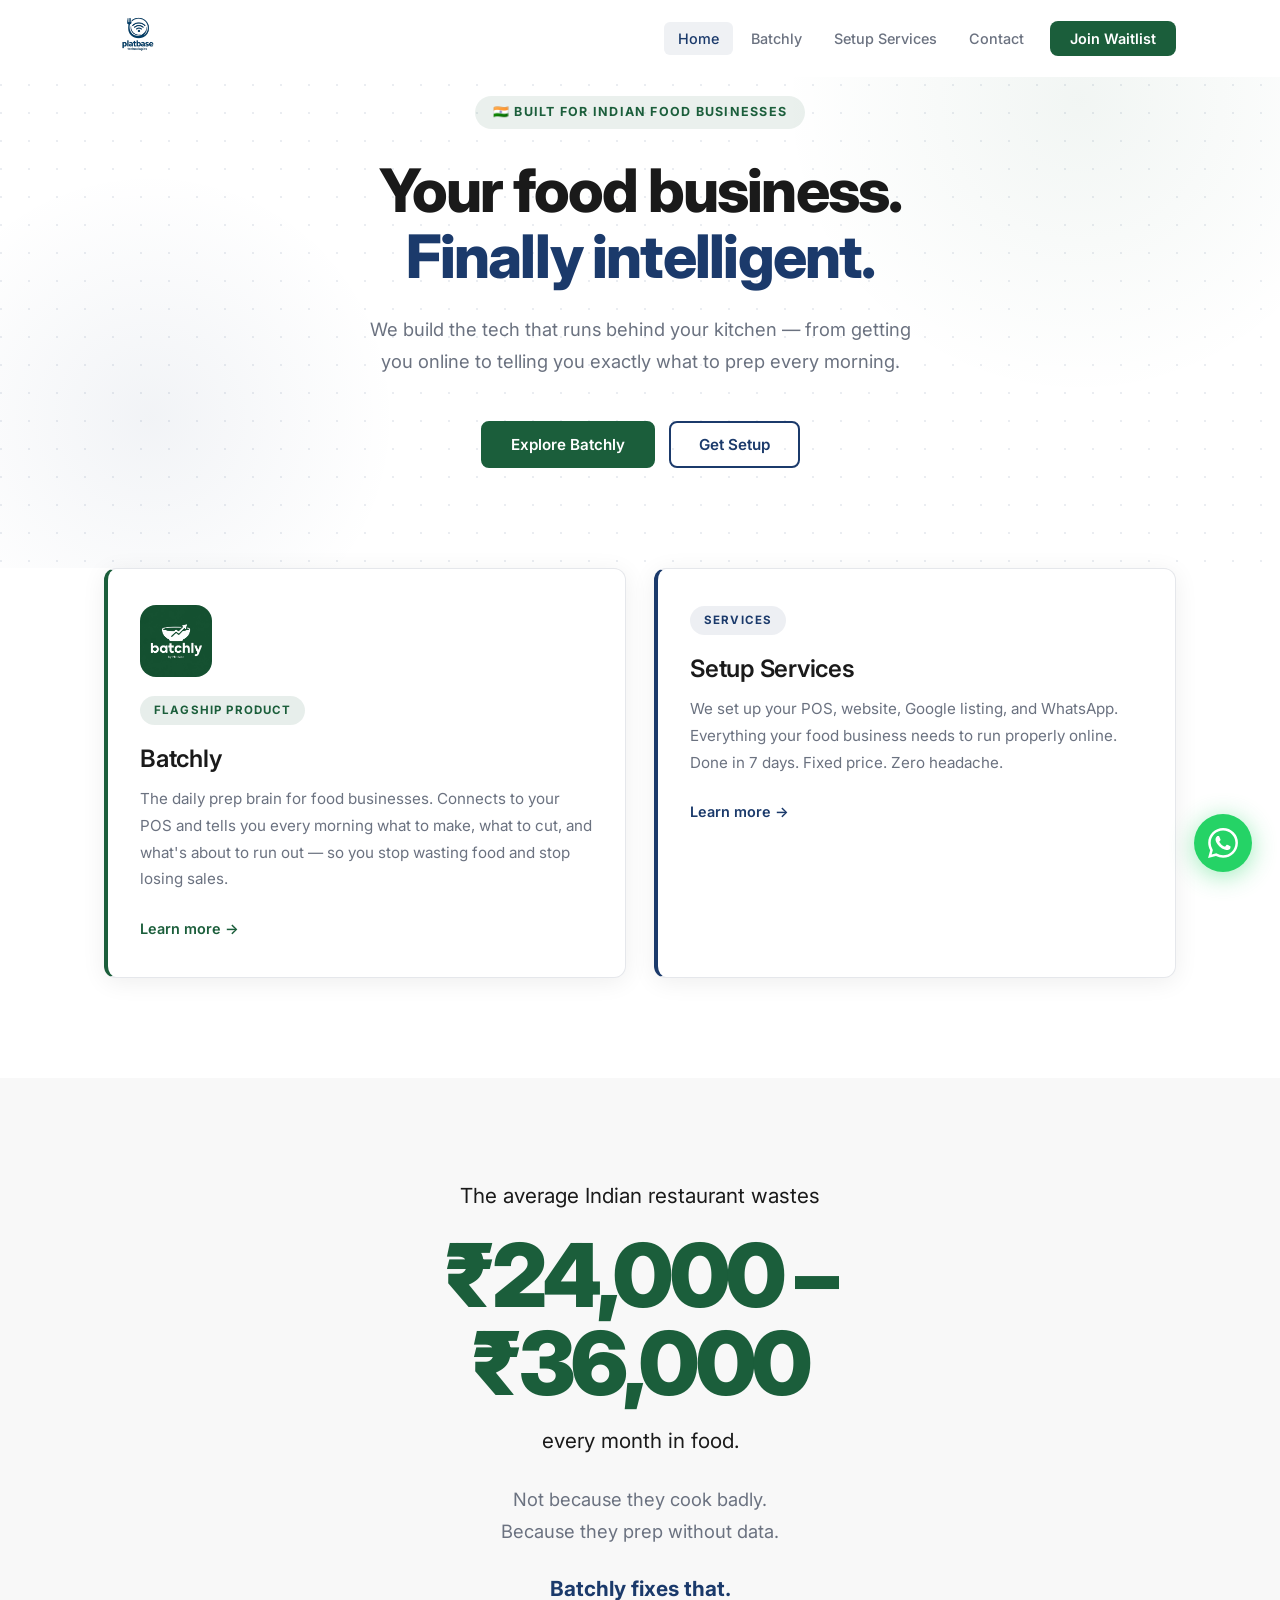
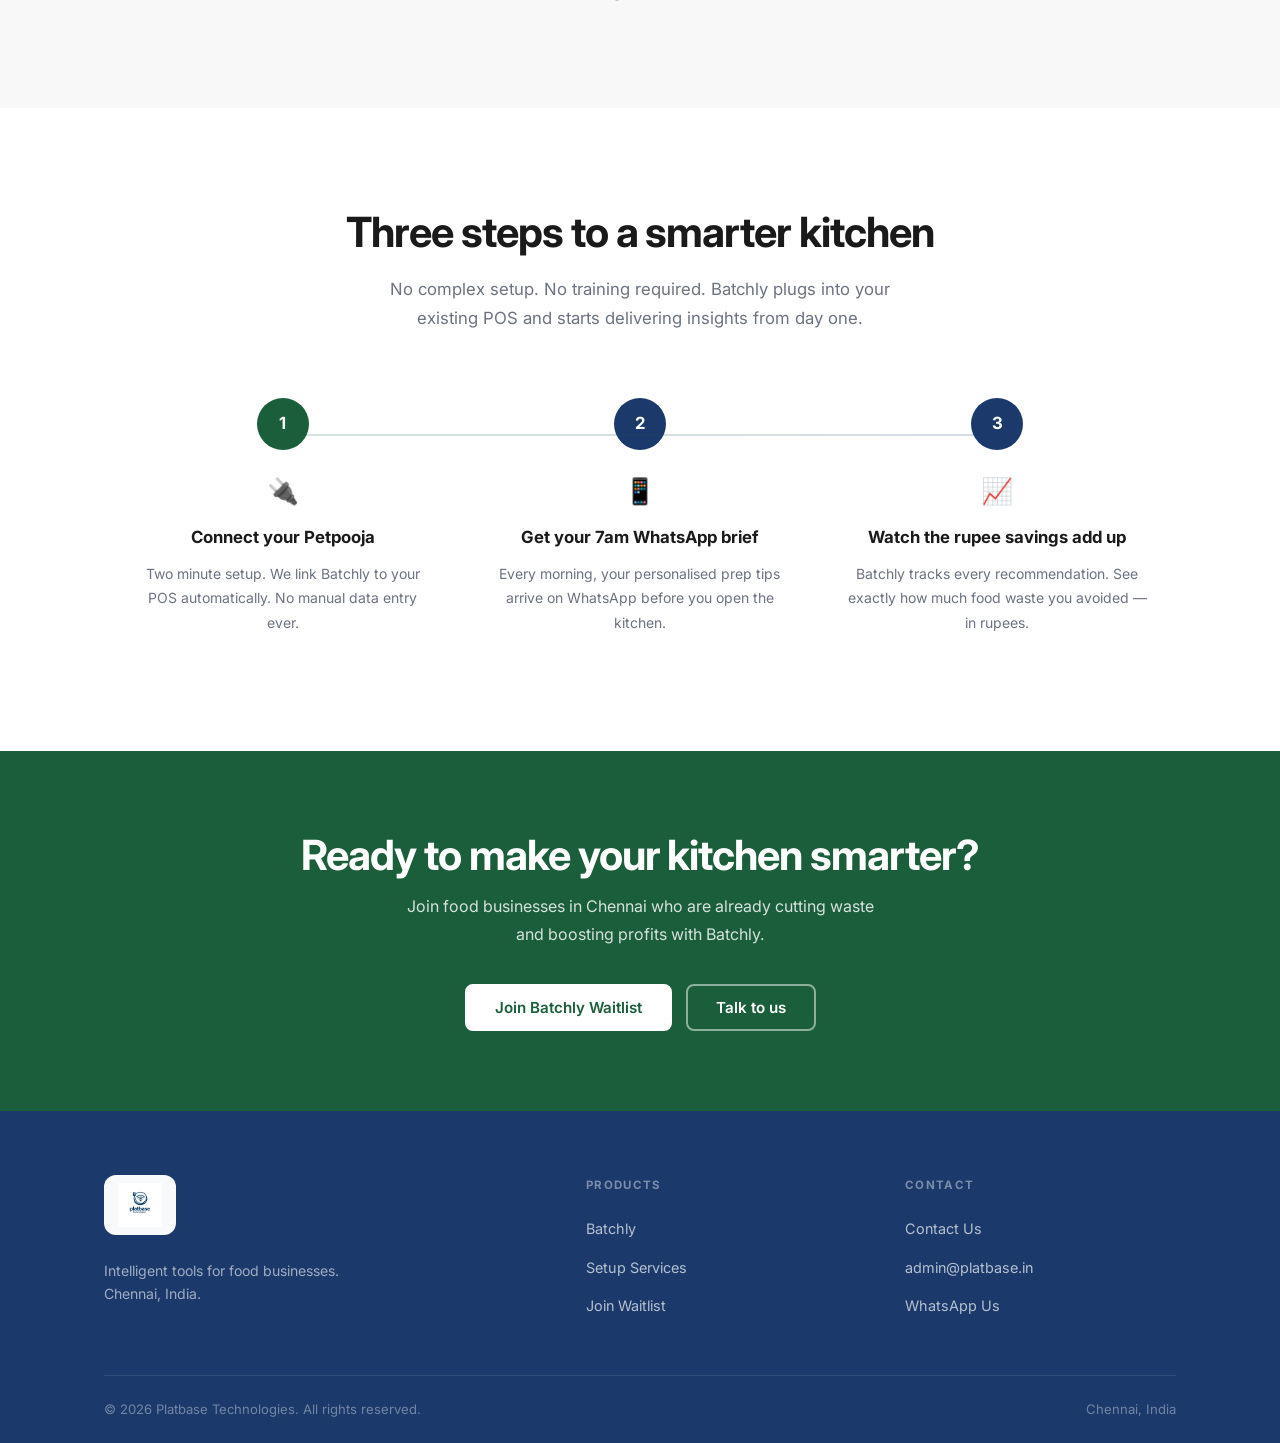
==== commit 814958eb: "Waitlist to Formspree, real WhatsApp number, phone country code input - Wire waitlist form to Formsp" ====
--- a/index.html
+++ b/index.html
@@ -201,7 +201,7 @@
         <ul>
           <li><a href="contact.html">Contact Us</a></li>
           <li><a href="mailto:admin@platbase.in">admin@platbase.in</a></li>
-          <li><a href="https://wa.me/919500000000" target="_blank" rel="noopener">WhatsApp Us</a></li>
+          <li><a href="https://wa.me/917356610002" target="_blank" rel="noopener">WhatsApp Us</a></li>
         </ul>
       </div>
 
@@ -216,7 +216,7 @@
 
 
 <!-- ── WhatsApp Float ──────────────────────────────────────────── -->
-<a href="https://wa.me/919500000000" class="wa-float" target="_blank" rel="noopener" aria-label="Chat on WhatsApp">
+<a href="https://wa.me/917356610002" class="wa-float" target="_blank" rel="noopener" aria-label="Chat on WhatsApp">
   <svg xmlns="http://www.w3.org/2000/svg" viewBox="0 0 24 24">
     <path d="M17.472 14.382c-.297-.149-1.758-.867-2.03-.967-.273-.099-.471-.148-.67.15-.197.297-.767.966-.94 1.164-.173.199-.347.223-.644.075-.297-.15-1.255-.463-2.39-1.475-.883-.788-1.48-1.761-1.653-2.059-.173-.297-.018-.458.13-.606.134-.133.298-.347.446-.52.149-.174.198-.298.298-.497.099-.198.05-.371-.025-.52-.075-.149-.669-1.612-.916-2.207-.242-.579-.487-.5-.669-.51-.173-.008-.371-.01-.57-.01-.198 0-.52.074-.792.372-.272.297-1.04 1.016-1.04 2.479 0 1.462 1.065 2.875 1.213 3.074.149.198 2.096 3.2 5.077 4.487.709.306 1.262.489 1.694.625.712.227 1.36.195 1.871.118.571-.085 1.758-.719 2.006-1.413.248-.694.248-1.289.173-1.413-.074-.124-.272-.198-.57-.347m-5.421 7.403h-.004a9.87 9.87 0 01-5.031-1.378l-.361-.214-3.741.982.998-3.648-.235-.374a9.86 9.86 0 01-1.51-5.26c.001-5.45 4.436-9.884 9.888-9.884 2.64 0 5.122 1.03 6.988 2.898a9.825 9.825 0 012.893 6.994c-.003 5.45-4.437 9.884-9.885 9.884m8.413-18.297A11.815 11.815 0 0012.05 0C5.495 0 .16 5.335.157 11.892c0 2.096.547 4.142 1.588 5.945L.057 24l6.305-1.654a11.882 11.882 0 005.683 1.448h.005c6.554 0 11.89-5.335 11.893-11.893a11.821 11.821 0 00-3.48-8.413z"/>
   </svg>
--- a/styles.css
+++ b/styles.css
@@ -33,6 +33,7 @@
 
 html { scroll-behavior: smooth; font-size: 16px; }
 
+
 body {
   font-family: var(--font);
   color: var(--text);
@@ -213,7 +214,7 @@
   display: flex;
   align-items: center;
   justify-content: space-between;
-  height: 68px;
+  height: 76px;
 }
 
 .navbar-logo {
@@ -288,7 +289,7 @@
 .mobile-menu {
   display: none;
   position: fixed;
-  top: 68px; left: 0; right: 0;
+  top: 76px; left: 0; right: 0;
   background: var(--white);
   padding: 12px 20px 24px;
   border-bottom: 1px solid var(--gray-border);
@@ -329,7 +330,7 @@
 
 /* ── Hero — Homepage ─────────────────────────────────────────── */
 .hero {
-  padding-top: 160px;
+  padding-top: 96px;
   padding-bottom: 100px;
   text-align: center;
   position: relative;
@@ -338,7 +339,7 @@
 }
 
 .hero-dot-pattern {
-  position: absolute;
+  position: absolute !important;
   inset: 0;
   background-image: radial-gradient(circle at 1px 1px, rgba(27,58,107,0.09) 1px, transparent 0);
   background-size: 28px 28px;
@@ -346,7 +347,7 @@
   z-index: 0;
 }
 .hero-glow-1 {
-  position: absolute;
+  position: absolute !important;
   width: 600px; height: 600px;
   border-radius: 50%;
   background: radial-gradient(circle, rgba(27,94,59,0.06) 0%, transparent 70%);
@@ -355,7 +356,7 @@
   z-index: 0;
 }
 .hero-glow-2 {
-  position: absolute;
+  position: absolute !important;
   width: 500px; height: 500px;
   border-radius: 50%;
   background: radial-gradient(circle, rgba(27,58,107,0.06) 0%, transparent 70%);
@@ -363,6 +364,7 @@
   pointer-events: none;
   z-index: 0;
 }
+/* Lift real content above the absolute decorative layers */
 .hero > * { position: relative; z-index: 1; }
 
 .hero-eyebrow {
@@ -398,7 +400,7 @@
 
 /* ── Product Hero (Batchly / Setup pages) ────────────────────── */
 .product-hero {
-  padding-top: 148px;
+  padding-top: 96px;
   padding-bottom: 88px;
   text-align: center;
   position: relative;
@@ -1002,6 +1004,22 @@
   background: rgba(255,255,255,0.18);
 }
 .form-label-light { color: rgba(255,255,255,0.9); }
+
+/* Phone number row: country code + number side by side */
+.phone-row {
+  display: flex;
+  gap: 8px;
+}
+.phone-row .phone-code {
+  width: 72px;
+  flex-shrink: 0;
+  text-align: center;
+  padding-left: 8px;
+  padding-right: 8px;
+}
+.phone-row .phone-number {
+  flex: 1;
+}
 
 .form-success {
   background: rgba(27,94,59,0.08);
@@ -1168,7 +1186,7 @@
 
 /* ── Logo images ─────────────────────────────────────────────── */
 .navbar-logo-img {
-  height: 54px;
+  height: 68px;
   width: auto;
   display: block;
   object-fit: contain;
@@ -1226,8 +1244,8 @@
   .navbar-links { display: none; }
   .hamburger { display: flex; }
 
-  .hero { padding-top: 120px; padding-bottom: 72px; }
-  .product-hero { padding-top: 120px; padding-bottom: 64px; }
+  .hero { padding-top: 88px; padding-bottom: 72px; }
+  .product-hero { padding-top: 88px; padding-bottom: 64px; }
 
   .grid-2 { grid-template-columns: 1fr; }
   .grid-3 { grid-template-columns: 1fr; }
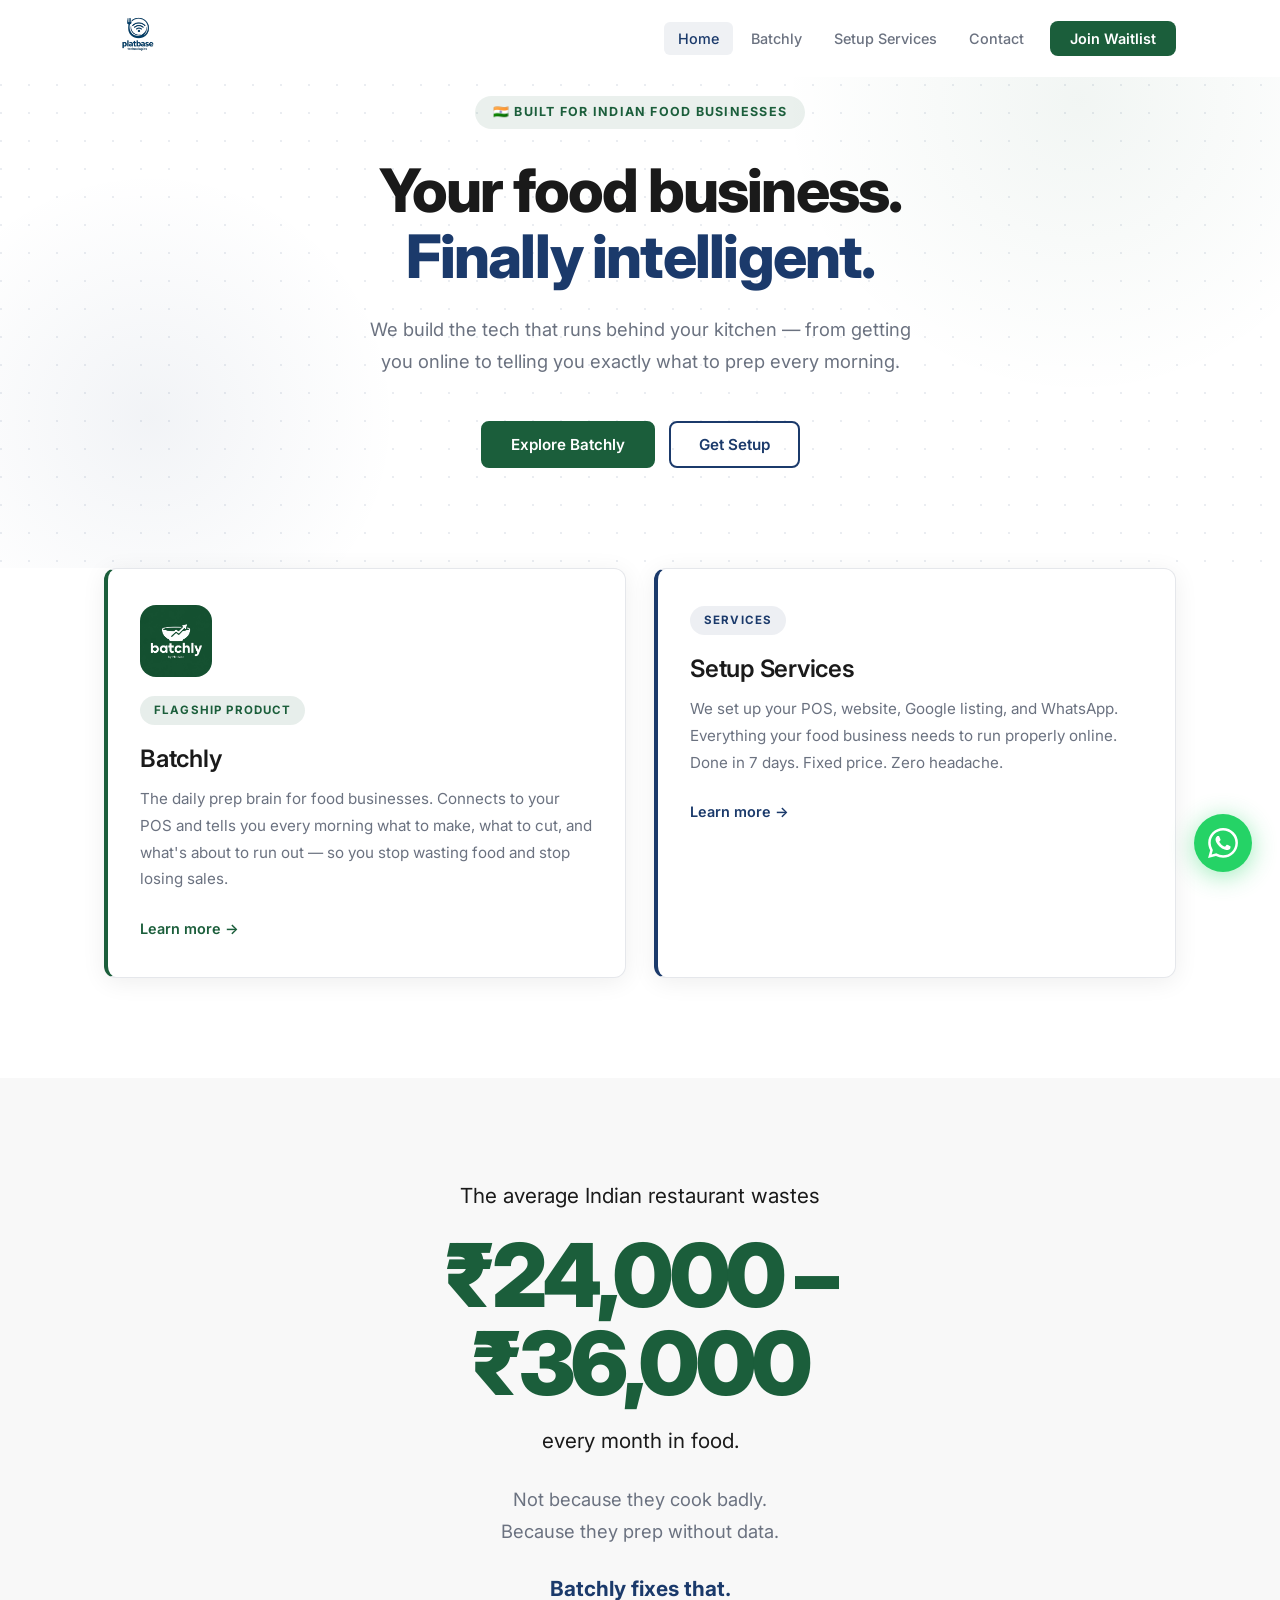
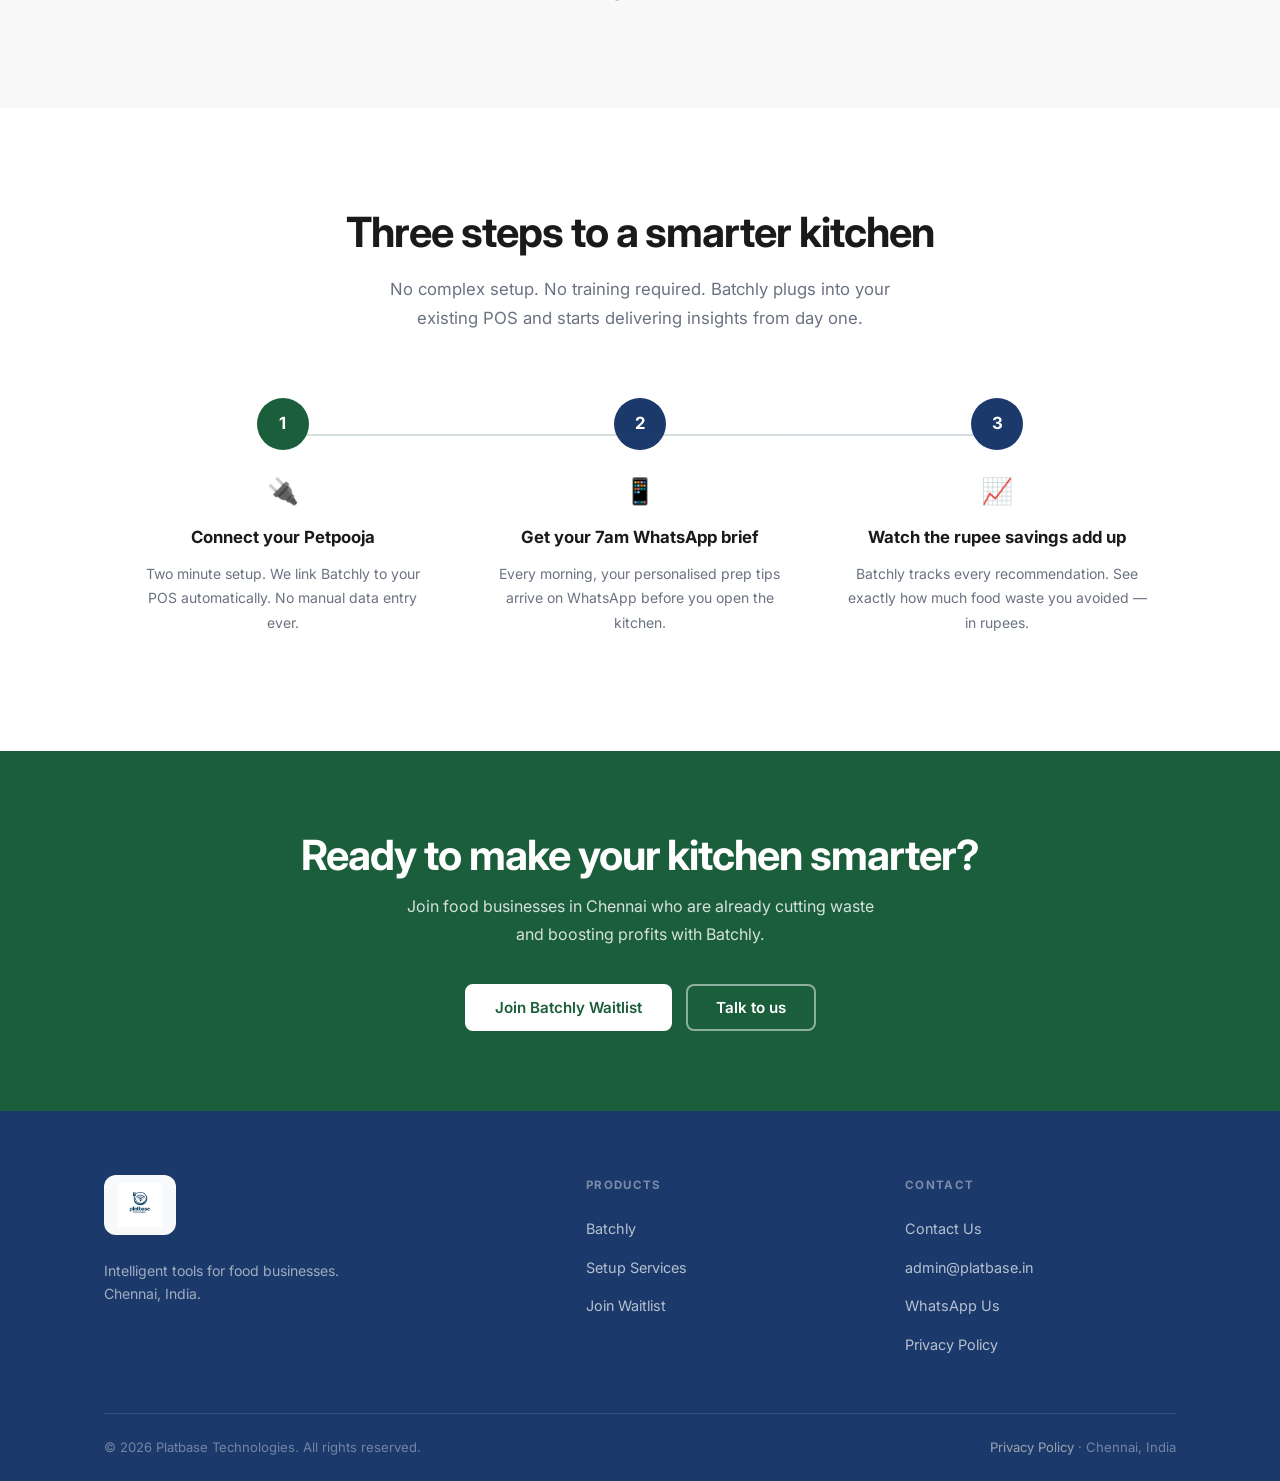
==== commit 6624782d: "Privacy page, trust signals, admin dashboard, footer links, www redirect 1. privacy.html — full data" ====
--- a/index.html
+++ b/index.html
@@ -202,6 +202,7 @@
           <li><a href="contact.html">Contact Us</a></li>
           <li><a href="mailto:admin@platbase.in">admin@platbase.in</a></li>
           <li><a href="https://wa.me/917356610002" target="_blank" rel="noopener">WhatsApp Us</a></li>
+          <li><a href="privacy.html">Privacy Policy</a></li>
         </ul>
       </div>
 
@@ -209,7 +210,7 @@
 
     <div class="footer-bottom">
       <p>© 2026 Platbase Technologies. All rights reserved.</p>
-      <p>Chennai, India</p>
+      <p><a href="privacy.html" style="color:var(--text-light);">Privacy Policy</a> · Chennai, India</p>
     </div>
   </div>
 </footer>
--- a/styles.css
+++ b/styles.css
@@ -1005,21 +1005,43 @@
 }
 .form-label-light { color: rgba(255,255,255,0.9); }
 
-/* Phone number row: country code + number side by side */
-.phone-row {
-  display: flex;
-  gap: 8px;
-}
-.phone-row .phone-code {
-  width: 72px;
-  flex-shrink: 0;
-  text-align: center;
-  padding-left: 8px;
-  padding-right: 8px;
-}
-.phone-row .phone-number {
-  flex: 1;
-}
+/* ── intl-tel-input overrides (waitlist dark form) ───────────── */
+/* Make the wrapper fill the form column */
+.iti { width: 100%; }
+
+/* Match the flag button to our dark input style */
+.iti--separate-dial-code .iti__selected-flag,
+.iti__selected-flag {
+  background: transparent;
+  border-right: 1px solid rgba(255,255,255,0.25);
+  padding: 0 10px;
+}
+.iti__selected-flag:hover,
+.iti__selected-flag:focus {
+  background: rgba(255,255,255,0.1);
+}
+
+/* Dropdown list */
+.iti__country-list {
+  background: #1b3a6b;
+  border: 1px solid rgba(255,255,255,0.15);
+  color: #fff;
+  max-height: 220px;
+}
+.iti__country-list .iti__country:hover,
+.iti__country-list .iti__country.iti__highlight {
+  background: rgba(255,255,255,0.12);
+}
+.iti__search-input {
+  background: rgba(255,255,255,0.1);
+  border-bottom: 1px solid rgba(255,255,255,0.2);
+  color: #fff;
+  width: 100%;
+  padding: 8px 12px;
+  font-size: 0.875rem;
+}
+.iti__search-input::placeholder { color: rgba(255,255,255,0.5); }
+.iti__dial-code { color: rgba(255,255,255,0.7); }
 
 .form-success {
   background: rgba(27,94,59,0.08);
@@ -1073,6 +1095,108 @@
 .contact-info-value { font-size: 0.95rem; font-weight: 500; color: var(--text); }
 .contact-info-value a { color: var(--navy); transition: color var(--transition); }
 .contact-info-value a:hover { color: var(--green); }
+
+/* ── Privacy Page ────────────────────────────────────────────── */
+.privacy-block {
+  padding-bottom: 48px;
+  margin-bottom: 48px;
+  border-bottom: 1px solid var(--gray-border);
+}
+.privacy-block-last {
+  border-bottom: none;
+  margin-bottom: 0;
+  padding-bottom: 0;
+}
+.privacy-heading {
+  font-size: 1.35rem;
+  font-weight: 700;
+  color: var(--text);
+  margin-bottom: 16px;
+  letter-spacing: -0.01em;
+}
+.privacy-access-grid {
+  display: grid;
+  grid-template-columns: 1fr 1fr;
+  gap: 24px;
+  margin-top: 8px;
+}
+.privacy-access-col {
+  border-radius: var(--radius);
+  padding: 20px 22px;
+}
+.privacy-access-yes {
+  background: rgba(27, 94, 59, 0.06);
+  border: 1px solid rgba(27, 94, 59, 0.18);
+}
+.privacy-access-no {
+  background: rgba(239, 68, 68, 0.04);
+  border: 1px solid rgba(239, 68, 68, 0.14);
+}
+.privacy-access-label {
+  font-size: 0.72rem;
+  font-weight: 700;
+  letter-spacing: 0.07em;
+  text-transform: uppercase;
+  margin-bottom: 12px !important;
+}
+.privacy-access-yes .privacy-access-label { color: var(--green); }
+.privacy-access-no  .privacy-access-label { color: #dc2626; }
+.privacy-list {
+  display: flex;
+  flex-direction: column;
+  gap: 10px;
+}
+.privacy-list li {
+  display: flex;
+  align-items: flex-start;
+  gap: 8px;
+  font-size: 0.92rem;
+  color: var(--text);
+  line-height: 1.5;
+}
+.privacy-icon-yes { color: #16a34a; font-weight: 700; flex-shrink: 0; margin-top: 1px; }
+.privacy-icon-no  { color: #dc2626; font-weight: 700; flex-shrink: 0; margin-top: 1px; }
+.privacy-bullet-list {
+  display: flex;
+  flex-direction: column;
+  gap: 10px;
+  padding-left: 4px;
+}
+.privacy-bullet-list li {
+  position: relative;
+  padding-left: 20px;
+  font-size: 0.95rem;
+  color: var(--text-muted);
+  line-height: 1.65;
+}
+.privacy-bullet-list li::before {
+  content: "•";
+  position: absolute;
+  left: 0;
+  color: var(--green);
+  font-weight: 700;
+}
+.privacy-callout {
+  margin-top: 20px;
+  background: var(--gray-bg);
+  border-left: 3px solid var(--green);
+  border-radius: 0 var(--radius-sm) var(--radius-sm) 0;
+  padding: 14px 18px;
+  font-size: 0.93rem;
+  color: var(--text-muted);
+  line-height: 1.65;
+}
+.privacy-contact-card {
+  background: var(--gray-bg);
+  border: 1px solid var(--gray-border);
+  border-radius: var(--radius);
+  padding: 20px 24px;
+  margin-top: 8px;
+}
+.privacy-contact-card p { font-size: 0.95rem; line-height: 1.9; }
+@media (max-width: 600px) {
+  .privacy-access-grid { grid-template-columns: 1fr; }
+}
 
 /* ── Footer ─────────────────────────────────────────────────── */
 .footer {
